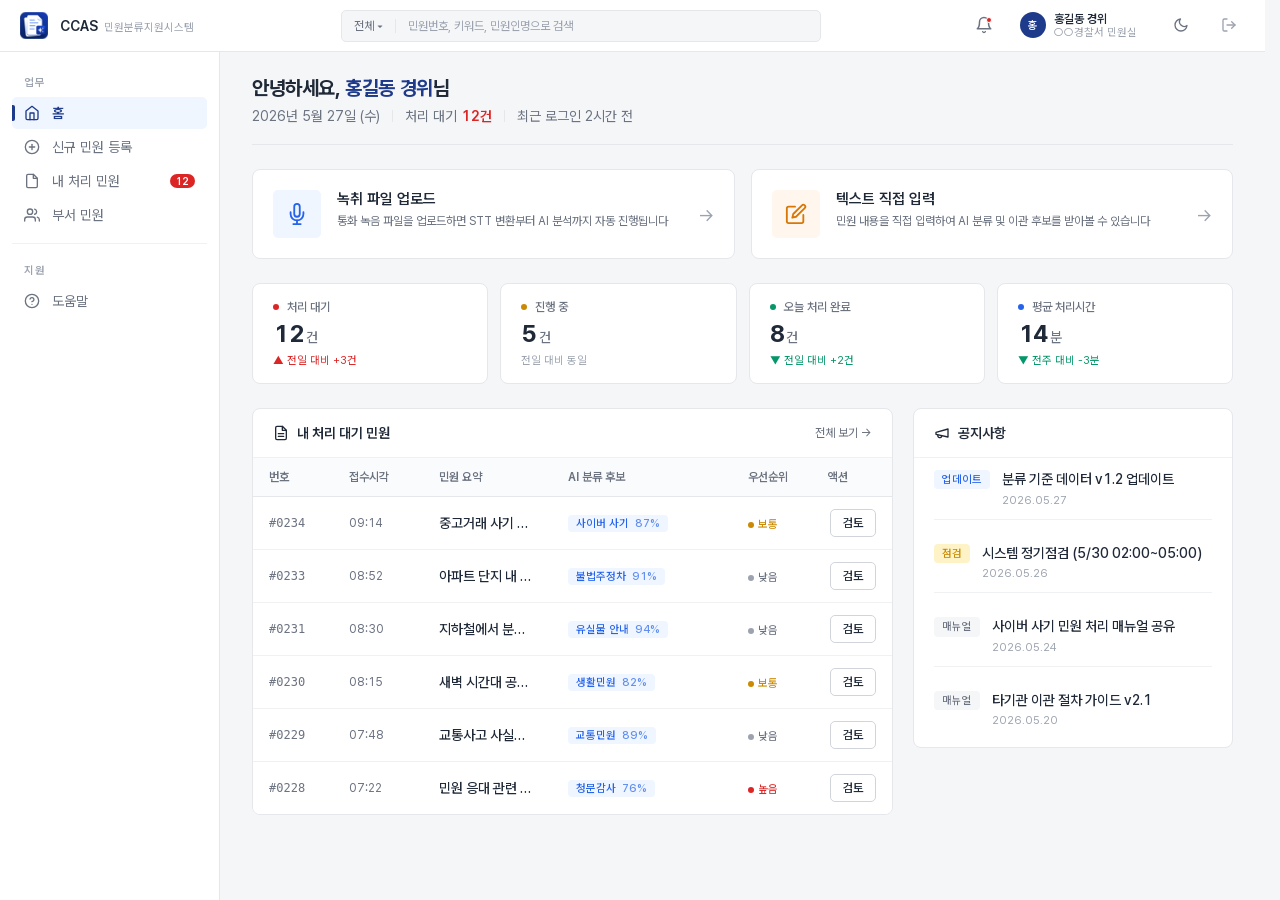
==== index.html @ 03a04137 "feat: add README and apply CCAS branding updates" ====
<!DOCTYPE html>
<html lang="ko">
<head>
  <meta charset="UTF-8">
  <meta name="viewport" content="width=device-width, initial-scale=1">
  <title>CCAS - 홈</title>
  <link rel="icon" href="images/logo.svg" type="image/svg+xml">
  <link rel="stylesheet" href="style.css">
  <style>
    /* 홈 전용 스타일 */
    .quick-actions {
      display: grid;
      grid-template-columns: 1fr 1fr;
      gap: var(--space-4);
      margin-bottom: var(--space-6);
    }

    .quick-action {
      display: flex;
      align-items: stretch;
      gap: var(--space-4);
      padding: var(--space-5);
      background: var(--color-surface);
      border: 1px solid var(--color-border);
      border-radius: var(--radius-lg);
      cursor: pointer;
      transition: all 0.15s;
      position: relative;
      overflow: hidden;
    }

    .quick-action:hover {
      border-color: var(--color-primary);
      box-shadow: var(--shadow-md);
      transform: translateY(-1px);
    }

    .quick-action__icon {
      width: 48px;
      height: 48px;
      border-radius: var(--radius-md);
      display: flex;
      align-items: center;
      justify-content: center;
      flex-shrink: 0;
      font-size: 22px;
    }

    .quick-action--audio .quick-action__icon {
      background: var(--color-ai-subtle);
      color: var(--color-ai);
    }

    .quick-action--text .quick-action__icon {
      background: var(--color-human-subtle);
      color: var(--color-human);
    }

    .quick-action__content { flex: 1; display: flex; flex-direction: column; gap: 4px; }

    .quick-action__title {
      font-size: var(--fs-lg);
      font-weight: var(--fw-semibold);
      color: var(--color-text-primary);
    }

    .quick-action__desc {
      font-size: var(--fs-sm);
      color: var(--color-text-secondary);
      line-height: 1.5;
    }

    .quick-action__arrow {
      align-self: center;
      color: var(--color-text-tertiary);
      font-size: 18px;
      transition: transform 0.15s, color 0.15s;
    }

    .quick-action:hover .quick-action__arrow {
      color: var(--color-primary);
      transform: translateX(2px);
    }

    /* KPI 카드 */
    .kpi-grid {
      display: grid;
      grid-template-columns: repeat(4, 1fr);
      gap: var(--space-3);
      margin-bottom: var(--space-6);
    }

    .kpi {
      background: var(--color-surface);
      border: 1px solid var(--color-border);
      border-radius: var(--radius-lg);
      padding: var(--space-4) var(--space-5);
      display: flex;
      flex-direction: column;
      gap: var(--space-2);
    }

    .kpi__label {
      font-size: var(--fs-sm);
      color: var(--color-text-secondary);
      font-weight: var(--fw-medium);
      display: flex;
      align-items: center;
      gap: var(--space-2);
    }

    .kpi__dot {
      width: 6px;
      height: 6px;
      border-radius: 50%;
    }

    .kpi__value {
      font-size: var(--fs-3xl);
      font-weight: var(--fw-bold);
      color: var(--color-text-primary);
      font-variant-numeric: tabular-nums;
      letter-spacing: -0.02em;
      line-height: 1;
    }

    .kpi__unit {
      font-size: var(--fs-md);
      font-weight: var(--fw-medium);
      color: var(--color-text-secondary);
      margin-left: 2px;
    }

    .kpi__trend {
      font-size: var(--fs-xs);
      color: var(--color-text-tertiary);
      display: flex;
      align-items: center;
      gap: 4px;
    }

    .kpi__trend--up { color: var(--color-danger); }
    .kpi__trend--down { color: var(--color-success); }

    /* 콘텐츠 그리드 */
    .content-grid {
      display: grid;
      grid-template-columns: 1fr 320px;
      gap: var(--space-5);
      align-items: start;
    }

    /* 공지사항 */
    .notice {
      display: flex;
      flex-direction: column;
      gap: var(--space-3);
    }

    .notice__item {
      display: flex;
      gap: var(--space-3);
      padding: var(--space-3) 0;
      border-bottom: 1px solid var(--color-divider);
      cursor: pointer;
      transition: opacity 0.15s;
    }

    .notice__item:last-child { border-bottom: none; padding-bottom: 0; }
    .notice__item:first-child { padding-top: 0; }
    .notice__item:hover { opacity: 0.7; }

    .notice__tag {
      flex-shrink: 0;
      align-self: flex-start;
    }

    .notice__content { flex: 1; display: flex; flex-direction: column; gap: 4px; }

    .notice__title {
      font-size: var(--fs-md);
      color: var(--color-text-primary);
      font-weight: var(--fw-medium);
      line-height: 1.4;
    }

    .notice__date {
      font-size: var(--fs-xs);
      color: var(--color-text-tertiary);
      font-variant-numeric: tabular-nums;
    }

    /* 우선순위 배지 */
    .priority {
      display: inline-flex;
      align-items: center;
      gap: 4px;
      font-size: var(--fs-xs);
      font-weight: var(--fw-medium);
    }

    .priority__dot {
      width: 6px;
      height: 6px;
      border-radius: 50%;
    }

    .priority--low .priority__dot { background: var(--color-text-tertiary); }
    .priority--low { color: var(--color-text-secondary); }

    .priority--normal .priority__dot { background: var(--color-warning); }
    .priority--normal { color: var(--color-warning); }

    .priority--high .priority__dot { background: var(--color-danger); }
    .priority--high { color: var(--color-danger); }

    /* AI 분류 후보 칩 */
    .ai-suggest {
      display: inline-flex;
      align-items: center;
      gap: 4px;
      padding: 2px 8px;
      background: var(--color-ai-subtle);
      color: var(--color-ai);
      border-radius: 4px;
      font-size: var(--fs-xs);
      font-weight: var(--fw-medium);
      white-space: nowrap;
      max-width: 100%;
    }

    .ai-suggest__confidence {
      color: var(--color-ai);
      opacity: 0.7;
      font-variant-numeric: tabular-nums;
      margin-left: 2px;
    }
  </style>
</head>
<body>
  <div class="app">

    <!-- ===== Top Bar ===== -->
    <header class="topbar">
      <a class="topbar__brand" href="index.html" aria-label="CCAS 홈으로 이동">
        <div class="topbar__logo"><img src="images/logo.svg" alt="CCAS 로고"></div>
        <div>
          <span class="topbar__title">CCAS</span>
          <span class="topbar__subtitle">민원분류지원시스템</span>
        </div>
      </a>

      <div class="topbar__search">
        <span class="topbar__search-scope">전체 ▾</span>
        <input type="text" placeholder="민원번호, 키워드, 민원인명으로 검색">
      </div>

      <div class="topbar__right">
        <button class="topbar__notification" aria-label="알림">
          <svg width="18" height="18" viewBox="0 0 24 24" fill="none" stroke="currentColor" stroke-width="2" stroke-linecap="round" stroke-linejoin="round"><path d="M6 8a6 6 0 0 1 12 0c0 7 3 9 3 9H3s3-2 3-9"/><path d="M10.3 21a1.94 1.94 0 0 0 3.4 0"/></svg>
          <span class="topbar__notification-dot"></span>
        </button>

        <div class="topbar__user">
          <div class="topbar__avatar">홍</div>
          <div class="topbar__user-info">
            <span class="topbar__user-name">홍길동 경위</span>
            <span class="topbar__user-dept">○○경찰서 민원실</span>
          </div>
        </div>

        <button class="theme-toggle" id="themeToggle" aria-label="테마 전환" title="라이트/다크 모드 전환">
          <svg class="theme-toggle__icon--moon" width="16" height="16" viewBox="0 0 24 24" fill="none" stroke="currentColor" stroke-width="2" stroke-linecap="round" stroke-linejoin="round"><path d="M21 12.79A9 9 0 1 1 11.21 3 7 7 0 0 0 21 12.79z"/></svg>
          <svg class="theme-toggle__icon--sun" width="16" height="16" viewBox="0 0 24 24" fill="none" stroke="currentColor" stroke-width="2" stroke-linecap="round" stroke-linejoin="round"><circle cx="12" cy="12" r="5"/><line x1="12" y1="1" x2="12" y2="3"/><line x1="12" y1="21" x2="12" y2="23"/><line x1="4.22" y1="4.22" x2="5.64" y2="5.64"/><line x1="18.36" y1="18.36" x2="19.78" y2="19.78"/><line x1="1" y1="12" x2="3" y2="12"/><line x1="21" y1="12" x2="23" y2="12"/><line x1="4.22" y1="19.78" x2="5.64" y2="18.36"/><line x1="18.36" y1="5.64" x2="19.78" y2="4.22"/></svg>
        </button>

        <button class="topbar__logout" aria-label="로그아웃">
          <svg width="16" height="16" viewBox="0 0 24 24" fill="none" stroke="currentColor" stroke-width="2" stroke-linecap="round" stroke-linejoin="round"><path d="M9 21H5a2 2 0 0 1-2-2V5a2 2 0 0 1 2-2h4"/><polyline points="16 17 21 12 16 7"/><line x1="21" y1="12" x2="9" y2="12"/></svg>
        </button>
      </div>
    </header>

    <!-- ===== Sidebar ===== -->
    <aside class="sidebar">
      <div class="sidebar__section-title">업무</div>
      <nav class="sidebar__menu">
        <a class="sidebar__item is-active">
          <span class="sidebar__icon">
            <svg width="16" height="16" viewBox="0 0 24 24" fill="none" stroke="currentColor" stroke-width="2" stroke-linecap="round" stroke-linejoin="round"><path d="m3 9 9-7 9 7v11a2 2 0 0 1-2 2H5a2 2 0 0 1-2-2z"/><polyline points="9 22 9 12 15 12 15 22"/></svg>
          </span>
          홈
        </a>
        <a class="sidebar__item" href="upload.html">
          <span class="sidebar__icon">
            <svg width="16" height="16" viewBox="0 0 24 24" fill="none" stroke="currentColor" stroke-width="2" stroke-linecap="round" stroke-linejoin="round"><circle cx="12" cy="12" r="10"/><line x1="12" y1="8" x2="12" y2="16"/><line x1="8" y1="12" x2="16" y2="12"/></svg>
          </span>
          신규 민원 등록
        </a>
        <a class="sidebar__item">
          <span class="sidebar__icon">
            <svg width="16" height="16" viewBox="0 0 24 24" fill="none" stroke="currentColor" stroke-width="2" stroke-linecap="round" stroke-linejoin="round"><path d="M14 2H6a2 2 0 0 0-2 2v16a2 2 0 0 0 2 2h12a2 2 0 0 0 2-2V8z"/><polyline points="14 2 14 8 20 8"/></svg>
          </span>
          내 처리 민원
          <span class="sidebar__badge">12</span>
        </a>
        <a class="sidebar__item">
          <span class="sidebar__icon">
            <svg width="16" height="16" viewBox="0 0 24 24" fill="none" stroke="currentColor" stroke-width="2" stroke-linecap="round" stroke-linejoin="round"><path d="M17 21v-2a4 4 0 0 0-4-4H5a4 4 0 0 0-4 4v2"/><circle cx="9" cy="7" r="4"/><path d="M23 21v-2a4 4 0 0 0-3-3.87"/><path d="M16 3.13a4 4 0 0 1 0 7.75"/></svg>
          </span>
          부서 민원
        </a>
      </nav>

      <div class="sidebar__divider"></div>

      <div class="sidebar__section-title">지원</div>
      <nav class="sidebar__menu">
        <a class="sidebar__item">
          <span class="sidebar__icon">
            <svg width="16" height="16" viewBox="0 0 24 24" fill="none" stroke="currentColor" stroke-width="2" stroke-linecap="round" stroke-linejoin="round"><circle cx="12" cy="12" r="10"/><path d="M9.09 9a3 3 0 0 1 5.83 1c0 2-3 3-3 3"/><line x1="12" y1="17" x2="12.01" y2="17"/></svg>
          </span>
          도움말
        </a>
      </nav>
    </aside>

    <!-- ===== Main ===== -->
    <main class="main">

      <!-- 인사말 헤더 -->
      <div class="main__header">
        <div class="main__title-group">
          <h1 class="main__greeting">안녕하세요, <strong>홍길동 경위</strong>님</h1>
          <div class="main__meta">
            <span>2026년 5월 27일 (수)</span>
            <span class="main__meta-divider"></span>
            <span>처리 대기 <span class="main__meta-highlight">12건</span></span>
            <span class="main__meta-divider"></span>
            <span>최근 로그인 2시간 전</span>
          </div>
        </div>
      </div>

      <!-- 빠른 액션 -->
      <section class="quick-actions">
        <a class="quick-action quick-action--audio" href="upload.html">
          <div class="quick-action__icon">
            <svg width="22" height="22" viewBox="0 0 24 24" fill="none" stroke="currentColor" stroke-width="2" stroke-linecap="round" stroke-linejoin="round"><path d="M12 1a3 3 0 0 0-3 3v8a3 3 0 0 0 6 0V4a3 3 0 0 0-3-3z"/><path d="M19 10v2a7 7 0 0 1-14 0v-2"/><line x1="12" y1="19" x2="12" y2="23"/><line x1="8" y1="23" x2="16" y2="23"/></svg>
          </div>
          <div class="quick-action__content">
            <span class="quick-action__title">녹취 파일 업로드</span>
            <span class="quick-action__desc">통화 녹음 파일을 업로드하면 STT 변환부터 AI 분석까지 자동 진행됩니다</span>
          </div>
          <span class="quick-action__arrow">→</span>
        </a>

        <a class="quick-action quick-action--text" href="upload.html">
          <div class="quick-action__icon">
            <svg width="22" height="22" viewBox="0 0 24 24" fill="none" stroke="currentColor" stroke-width="2" stroke-linecap="round" stroke-linejoin="round"><path d="M11 4H4a2 2 0 0 0-2 2v14a2 2 0 0 0 2 2h14a2 2 0 0 0 2-2v-7"/><path d="M18.5 2.5a2.121 2.121 0 0 1 3 3L12 15l-4 1 1-4 9.5-9.5z"/></svg>
          </div>
          <div class="quick-action__content">
            <span class="quick-action__title">텍스트 직접 입력</span>
            <span class="quick-action__desc">민원 내용을 직접 입력하여 AI 분류 및 이관 후보를 받아볼 수 있습니다</span>
          </div>
          <span class="quick-action__arrow">→</span>
        </a>
      </section>

      <!-- KPI -->
      <section class="kpi-grid">
        <div class="kpi">
          <span class="kpi__label"><span class="kpi__dot" style="background: var(--color-danger);"></span>처리 대기</span>
          <span class="kpi__value">12<span class="kpi__unit">건</span></span>
          <span class="kpi__trend kpi__trend--up">▲ 전일 대비 +3건</span>
        </div>
        <div class="kpi">
          <span class="kpi__label"><span class="kpi__dot" style="background: var(--color-warning);"></span>진행 중</span>
          <span class="kpi__value">5<span class="kpi__unit">건</span></span>
          <span class="kpi__trend">전일 대비 동일</span>
        </div>
        <div class="kpi">
          <span class="kpi__label"><span class="kpi__dot" style="background: var(--color-success);"></span>오늘 처리 완료</span>
          <span class="kpi__value">8<span class="kpi__unit">건</span></span>
          <span class="kpi__trend kpi__trend--down">▼ 전일 대비 +2건</span>
        </div>
        <div class="kpi">
          <span class="kpi__label"><span class="kpi__dot" style="background: var(--color-ai);"></span>평균 처리시간</span>
          <span class="kpi__value">14<span class="kpi__unit">분</span></span>
          <span class="kpi__trend kpi__trend--down">▼ 전주 대비 -3분</span>
        </div>
      </section>

      <!-- 콘텐츠 그리드: 표 + 공지 -->
      <div class="content-grid">

        <!-- 처리 대기 민원 표 -->
        <section class="card">
          <div class="card__header">
            <div class="card__title">
              <svg class="card__title-icon" viewBox="0 0 24 24" fill="none" stroke="currentColor" stroke-width="2" stroke-linecap="round" stroke-linejoin="round"><path d="M14 2H6a2 2 0 0 0-2 2v16a2 2 0 0 0 2 2h12a2 2 0 0 0 2-2V8z"/><polyline points="14 2 14 8 20 8"/><line x1="16" y1="13" x2="8" y2="13"/><line x1="16" y1="17" x2="8" y2="17"/></svg>
              내 처리 대기 민원
            </div>
            <a class="card__action">전체 보기 →</a>
          </div>
          <table class="table">
            <thead>
              <tr>
                <th style="width: 80px;">번호</th>
                <th style="width: 90px;">접수시각</th>
                <th>민원 요약</th>
                <th style="width: 180px;">AI 분류 후보</th>
                <th style="width: 80px;">우선순위</th>
                <th style="width: 80px;" class="text-right">액션</th>
              </tr>
            </thead>
            <tbody>
              <tr onclick="location.href='analysis.html'">
                <td class="col-id">#0234</td>
                <td class="col-time">09:14</td>
                <td class="col-summary">중고거래 사기 의심 - 송금 후 물품 미수령</td>
                <td><span class="ai-suggest">사이버 사기<span class="ai-suggest__confidence">87%</span></span></td>
                <td><span class="priority priority--normal"><span class="priority__dot"></span>보통</span></td>
                <td class="col-action"><button class="btn btn--secondary btn--sm">검토</button></td>
              </tr>
              <tr onclick="location.href='analysis.html'">
                <td class="col-id">#0233</td>
                <td class="col-time">08:52</td>
                <td class="col-summary">아파트 단지 내 불법 주정차 신고</td>
                <td><span class="ai-suggest">불법주정차<span class="ai-suggest__confidence">91%</span></span></td>
                <td><span class="priority priority--low"><span class="priority__dot"></span>낮음</span></td>
                <td class="col-action"><button class="btn btn--secondary btn--sm">검토</button></td>
              </tr>
              <tr onclick="location.href='analysis.html'">
                <td class="col-id">#0231</td>
                <td class="col-time">08:30</td>
                <td class="col-summary">지하철에서 분실한 지갑 신고 방법 문의</td>
                <td><span class="ai-suggest">유실물 안내<span class="ai-suggest__confidence">94%</span></span></td>
                <td><span class="priority priority--low"><span class="priority__dot"></span>낮음</span></td>
                <td class="col-action"><button class="btn btn--secondary btn--sm">검토</button></td>
              </tr>
              <tr onclick="location.href='analysis.html'">
                <td class="col-id">#0230</td>
                <td class="col-time">08:15</td>
                <td class="col-summary">새벽 시간대 공사 소음 반복 발생</td>
                <td><span class="ai-suggest">생활민원<span class="ai-suggest__confidence">82%</span></span></td>
                <td><span class="priority priority--normal"><span class="priority__dot"></span>보통</span></td>
                <td class="col-action"><button class="btn btn--secondary btn--sm">검토</button></td>
              </tr>
              <tr onclick="location.href='analysis.html'">
                <td class="col-id">#0229</td>
                <td class="col-time">07:48</td>
                <td class="col-summary">교통사고 사실확인원 발급 신청 절차 문의</td>
                <td><span class="ai-suggest">교통민원<span class="ai-suggest__confidence">89%</span></span></td>
                <td><span class="priority priority--low"><span class="priority__dot"></span>낮음</span></td>
                <td class="col-action"><button class="btn btn--secondary btn--sm">검토</button></td>
              </tr>
              <tr onclick="location.href='analysis.html'">
                <td class="col-id">#0228</td>
                <td class="col-time">07:22</td>
                <td class="col-summary">민원 응대 관련 불친절 항의</td>
                <td><span class="ai-suggest">청문감사<span class="ai-suggest__confidence">76%</span></span></td>
                <td><span class="priority priority--high"><span class="priority__dot"></span>높음</span></td>
                <td class="col-action"><button class="btn btn--secondary btn--sm">검토</button></td>
              </tr>
            </tbody>
          </table>
        </section>

        <!-- 공지사항 -->
        <section class="card">
          <div class="card__header">
            <div class="card__title">
              <svg class="card__title-icon" viewBox="0 0 24 24" fill="none" stroke="currentColor" stroke-width="2" stroke-linecap="round" stroke-linejoin="round"><path d="M3 11l18-5v12L3 14v-3z"/><path d="M11.6 16.8a3 3 0 1 1-5.8-1.6"/></svg>
              공지사항
            </div>
          </div>
          <div class="card__body" style="padding-top: var(--space-3);">
            <div class="notice">
              <div class="notice__item">
                <span class="badge badge--ai notice__tag">업데이트</span>
                <div class="notice__content">
                  <span class="notice__title">분류 기준 데이터 v1.2 업데이트</span>
                  <span class="notice__date">2026.05.27</span>
                </div>
              </div>
              <div class="notice__item">
                <span class="badge badge--warning notice__tag">점검</span>
                <div class="notice__content">
                  <span class="notice__title">시스템 정기점검 (5/30 02:00~05:00)</span>
                  <span class="notice__date">2026.05.26</span>
                </div>
              </div>
              <div class="notice__item">
                <span class="badge badge--neutral notice__tag">매뉴얼</span>
                <div class="notice__content">
                  <span class="notice__title">사이버 사기 민원 처리 매뉴얼 공유</span>
                  <span class="notice__date">2026.05.24</span>
                </div>
              </div>
              <div class="notice__item">
                <span class="badge badge--neutral notice__tag">매뉴얼</span>
                <div class="notice__content">
                  <span class="notice__title">타기관 이관 절차 가이드 v2.1</span>
                  <span class="notice__date">2026.05.20</span>
                </div>
              </div>
            </div>
          </div>
        </section>

      </div>

    </main>
  </div>

  <script>
    // 테마 초기화 (페이지 로드 직후 즉시 적용)
    (function() {
      const saved = localStorage.getItem('ccas-theme') || 'light';
      document.documentElement.setAttribute('data-theme', saved);
    })();

    // 토글 동작
    document.getElementById('themeToggle').addEventListener('click', function() {
      const current = document.documentElement.getAttribute('data-theme');
      const next = current === 'dark' ? 'light' : 'dark';
      document.documentElement.setAttribute('data-theme', next);
      localStorage.setItem('ccas-theme', next);
    });
  </script>
</body>
</html>
---- style.css ----
/* ===========================================
   CCAS - 민원분류지원시스템
   공통 스타일시트
   =========================================== */

/* Pretendard 가변 폰트 — 로컬 파일 내장 (외부 로딩 없음)
   같은 폴더의 fonts/PretendardVariable.woff2 를 참조 */
@font-face {
  font-family: 'Pretendard Variable';
  font-weight: 45 920;
  font-style: normal;
  font-display: block;
  src: url('./fonts/PretendardVariable.woff2') format('woff2-variations'),
       url('./fonts/PretendardVariable.woff2') format('woff2');
}

:root {
  /* ----- 컬러: 배경/표면 ----- */
  --color-bg: #F5F6F8;
  --color-surface: #FFFFFF;
  --color-surface-alt: #FAFBFC;
  --color-border: #E5E7EB;
  --color-border-strong: #D1D5DB;
  --color-divider: #F0F1F3;

  /* ----- 컬러: 텍스트 ----- */
  --color-text-primary: #1F2937;
  --color-text-secondary: #6B7280;
  --color-text-tertiary: #9CA3AF;
  --color-text-on-primary: #FFFFFF;

  /* ----- 브랜드 컬러 ----- */
  --color-primary: #1E3A8A;
  --color-primary-hover: #1E40AF;
  --color-primary-light: #DBEAFE;
  --color-primary-subtle: #EFF6FF;

  /* ----- 의미 컬러 (플로우 다이어그램과 동일 체계) ----- */
  --color-ai: #2563EB;
  --color-ai-light: #DBEAFE;
  --color-ai-subtle: #EFF6FF;

  --color-human: #D97706;
  --color-human-light: #FED7AA;
  --color-human-subtle: #FFF7ED;

  --color-success: #059669;
  --color-success-light: #D1FAE5;
  --color-success-subtle: #ECFDF5;

  --color-danger: #DC2626;
  --color-danger-light: #FEE2E2;
  --color-danger-subtle: #FEF2F2;

  --color-warning: #CA8A04;
  --color-warning-light: #FEF3C7;

  /* ----- 타이포그래피 ----- */
  /* Pretendard 로컬 내장 + 시스템 폰트 fallback */
  --font-sans: 'Pretendard Variable', -apple-system, BlinkMacSystemFont, 'Apple SD Gothic Neo', 'Malgun Gothic', '맑은 고딕', 'Segoe UI', Roboto, sans-serif;
  --font-mono: 'SF Mono', Monaco, 'Cascadia Mono', 'Roboto Mono', Consolas, monospace;

  --fs-xs: 11px;
  --fs-sm: 12px;
  --fs-base: 13px;
  --fs-md: 14px;
  --fs-lg: 15px;
  --fs-xl: 17px;
  --fs-2xl: 20px;
  --fs-3xl: 24px;

  --fw-regular: 400;
  --fw-medium: 500;
  --fw-semibold: 600;
  --fw-bold: 700;

  /* ----- 레이아웃 ----- */
  --topbar-height: 52px;
  --sidebar-width: 220px;

  --radius-sm: 3px;
  --radius-md: 5px;
  --radius-lg: 8px;

  --shadow-sm: 0 1px 2px rgba(15, 23, 42, 0.04);
  --shadow-md: 0 2px 6px rgba(15, 23, 42, 0.06);
  --shadow-lg: 0 8px 24px rgba(15, 23, 42, 0.08);

  --space-1: 4px;
  --space-2: 8px;
  --space-3: 12px;
  --space-4: 16px;
  --space-5: 20px;
  --space-6: 24px;
  --space-8: 32px;
  --space-10: 40px;
}

/* ===========================================
   Dark Mode Overrides
   =========================================== */
[data-theme="dark"] {
  --color-bg: #0F172A;
  --color-surface: #1E293B;
  --color-surface-alt: #172033;
  --color-border: #334155;
  --color-border-strong: #475569;
  --color-divider: #293548;

  --color-text-primary: #F1F5F9;
  --color-text-secondary: #94A3B8;
  --color-text-tertiary: #64748B;

  --color-primary: #60A5FA;
  --color-primary-hover: #93C5FD;
  --color-primary-light: #1E3A8A;
  --color-primary-subtle: #1E2A4A;

  --color-ai: #60A5FA;
  --color-ai-light: #1E3A8A;
  --color-ai-subtle: #1A2541;

  --color-human: #FBBF24;
  --color-human-light: #78350F;
  --color-human-subtle: #2A1F0E;

  --color-success: #34D399;
  --color-success-light: #064E3B;
  --color-success-subtle: #0F2A20;

  --color-danger: #F87171;
  --color-danger-light: #7F1D1D;
  --color-danger-subtle: #2A1414;

  --color-warning: #FBBF24;
  --color-warning-light: #2A1F0E;

  --shadow-sm: 0 1px 2px rgba(0, 0, 0, 0.3);
  --shadow-md: 0 2px 6px rgba(0, 0, 0, 0.35);
  --shadow-lg: 0 8px 24px rgba(0, 0, 0, 0.45);
}

/* ===========================================
   Reset & Base
   =========================================== */
* { box-sizing: border-box; margin: 0; padding: 0; }

html {
  /* 페이지 이동 시 스크롤바 등장으로 인한 레이아웃 흔들림 방지 */
  overflow-y: scroll;
  /* 모던 브라우저: 스크롤바 공간 항상 예약 */
  scrollbar-gutter: stable;
}

html, body {
  height: 100%;
  font-family: var(--font-sans);
  font-size: var(--fs-base);
  color: var(--color-text-primary);
  background: var(--color-bg);
  -webkit-font-smoothing: antialiased;
  -moz-osx-font-smoothing: grayscale;
  font-feature-settings: 'tnum' 1, 'ss03' 1;
  /* 테마 전환 시 부드러운 색상 변화 */
  transition: background-color 0.2s, color 0.2s;
}

button { font-family: inherit; cursor: pointer; border: none; background: none; color: inherit; }
a { color: inherit; text-decoration: none; }
ul, ol { list-style: none; }
input, textarea, select { font-family: inherit; font-size: inherit; }

/* ===========================================
   App Layout
   =========================================== */
.app {
  display: grid;
  grid-template-columns: var(--sidebar-width) 1fr;
  grid-template-rows: var(--topbar-height) 1fr;
  grid-template-areas:
    "topbar topbar"
    "sidebar main";
  min-height: 100vh;
}

/* ===========================================
   Top Bar
   =========================================== */
.topbar {
  grid-area: topbar;
  display: flex;
  align-items: center;
  justify-content: space-between;
  background: var(--color-surface);
  border-bottom: 1px solid var(--color-border);
  padding: 0 var(--space-5);
  z-index: 10;
}

.topbar__brand {
  display: flex;
  align-items: center;
  gap: var(--space-3);
}

.topbar__logo {
  width: 28px;
  height: 28px;
  border-radius: var(--radius-sm);
  display: flex;
  align-items: center;
  justify-content: center;
  flex-shrink: 0;
  overflow: hidden;
}

.topbar__logo img {
  width: 100%;
  height: 100%;
  object-fit: contain;
  display: block;
}

.topbar__title {
  font-size: var(--fs-md);
  font-weight: var(--fw-semibold);
  color: var(--color-text-primary);
  letter-spacing: -0.01em;
}

.topbar__subtitle {
  font-size: var(--fs-xs);
  color: var(--color-text-tertiary);
  margin-left: var(--space-1);
}

.topbar__search {
  flex: 1;
  max-width: 480px;
  margin: 0 var(--space-8);
  display: flex;
  align-items: center;
  background: var(--color-bg);
  border: 1px solid var(--color-border);
  border-radius: var(--radius-md);
  padding: 0 var(--space-3);
  height: 32px;
  transition: border-color 0.15s;
}

.topbar__search:focus-within {
  border-color: var(--color-primary);
  background: var(--color-surface);
}

.topbar__search-scope {
  font-size: var(--fs-sm);
  color: var(--color-text-secondary);
  padding-right: var(--space-3);
  border-right: 1px solid var(--color-border);
  margin-right: var(--space-3);
  cursor: pointer;
  white-space: nowrap;
}

.topbar__search input {
  flex: 1;
  border: none;
  background: transparent;
  outline: none;
  font-size: var(--fs-sm);
  color: var(--color-text-primary);
}

.topbar__search input::placeholder {
  color: var(--color-text-tertiary);
}

.topbar__right {
  display: flex;
  align-items: center;
  gap: var(--space-4);
}

.topbar__notification {
  position: relative;
  width: 32px;
  height: 32px;
  border-radius: var(--radius-md);
  display: flex;
  align-items: center;
  justify-content: center;
  color: var(--color-text-secondary);
  transition: background 0.15s;
}

.topbar__notification:hover {
  background: var(--color-bg);
}

.topbar__notification-dot {
  position: absolute;
  top: 8px;
  right: 8px;
  width: 6px;
  height: 6px;
  background: var(--color-danger);
  border-radius: 50%;
  border: 1.5px solid var(--color-surface);
}

.topbar__user {
  display: flex;
  align-items: center;
  gap: var(--space-2);
  padding: 4px var(--space-3) 4px 4px;
  border-radius: var(--radius-md);
  cursor: pointer;
  transition: background 0.15s;
}

.topbar__user:hover { background: var(--color-bg); }

.topbar__avatar {
  width: 26px;
  height: 26px;
  border-radius: 50%;
  background: var(--color-primary);
  color: white;
  font-size: var(--fs-xs);
  font-weight: var(--fw-semibold);
  display: flex;
  align-items: center;
  justify-content: center;
}

.topbar__user-info {
  display: flex;
  flex-direction: column;
  line-height: 1.2;
}

.topbar__user-name {
  font-size: var(--fs-sm);
  font-weight: var(--fw-semibold);
  color: var(--color-text-primary);
}

.topbar__user-dept {
  font-size: var(--fs-xs);
  color: var(--color-text-tertiary);
}

.topbar__logout {
  width: 32px;
  height: 32px;
  border-radius: var(--radius-md);
  display: flex;
  align-items: center;
  justify-content: center;
  color: var(--color-text-tertiary);
  transition: background 0.15s, color 0.15s;
}

.topbar__logout:hover {
  background: var(--color-bg);
  color: var(--color-text-secondary);
}

/* 테마 토글 버튼 */
.theme-toggle {
  width: 32px;
  height: 32px;
  border-radius: var(--radius-md);
  display: flex;
  align-items: center;
  justify-content: center;
  color: var(--color-text-secondary);
  transition: background 0.15s, color 0.15s;
  cursor: pointer;
}

.theme-toggle:hover {
  background: var(--color-bg);
  color: var(--color-text-primary);
}

.theme-toggle__icon--moon { display: block; }
.theme-toggle__icon--sun { display: none; }

[data-theme="dark"] .theme-toggle__icon--moon { display: none; }
[data-theme="dark"] .theme-toggle__icon--sun { display: block; }

/* ===========================================
   Sidebar
   =========================================== */
.sidebar {
  grid-area: sidebar;
  background: var(--color-surface);
  border-right: 1px solid var(--color-border);
  padding: var(--space-4) var(--space-3);
  overflow-y: auto;
}

.sidebar__section-title {
  font-size: var(--fs-xs);
  font-weight: var(--fw-semibold);
  color: var(--color-text-tertiary);
  text-transform: uppercase;
  letter-spacing: 0.06em;
  padding: var(--space-2) var(--space-3);
  margin-top: var(--space-2);
}

.sidebar__section-title:first-child {
  margin-top: 0;
}

.sidebar__menu {
  display: flex;
  flex-direction: column;
  gap: 2px;
}

.sidebar__item {
  display: flex;
  align-items: center;
  gap: var(--space-3);
  padding: var(--space-2) var(--space-3);
  border-radius: var(--radius-md);
  font-size: var(--fs-md);
  color: var(--color-text-secondary);
  cursor: pointer;
  transition: background 0.12s, color 0.12s;
  position: relative;
}

.sidebar__item:hover {
  background: var(--color-bg);
  color: var(--color-text-primary);
}

.sidebar__item.is-active {
  background: var(--color-primary-subtle);
  color: var(--color-primary);
  font-weight: var(--fw-semibold);
}

.sidebar__item.is-active::before {
  content: '';
  position: absolute;
  left: 0;
  top: 8px;
  bottom: 8px;
  width: 3px;
  background: var(--color-primary);
  border-radius: 0 2px 2px 0;
}

.sidebar__icon {
  width: 16px;
  height: 16px;
  flex-shrink: 0;
  display: flex;
  align-items: center;
  justify-content: center;
}

.sidebar__badge {
  margin-left: auto;
  background: var(--color-danger);
  color: white;
  font-size: 10px;
  font-weight: var(--fw-semibold);
  padding: 1px 6px;
  border-radius: 8px;
  min-width: 18px;
  text-align: center;
}

.sidebar__divider {
  height: 1px;
  background: var(--color-divider);
  margin: var(--space-3) 0;
}

/* ===========================================
   Main Area
   =========================================== */
.main {
  grid-area: main;
  overflow-y: auto;
  padding: var(--space-6) var(--space-8);
}

.main__header {
  display: flex;
  align-items: flex-end;
  justify-content: space-between;
  margin-bottom: var(--space-6);
  padding-bottom: var(--space-5);
  border-bottom: 1px solid var(--color-border);
}

.main__title-group { display: flex; flex-direction: column; gap: var(--space-2); }

.main__greeting {
  font-size: var(--fs-2xl);
  font-weight: var(--fw-bold);
  color: var(--color-text-primary);
  letter-spacing: -0.02em;
}

.main__greeting strong {
  color: var(--color-primary);
}

.main__meta {
  font-size: var(--fs-md);
  color: var(--color-text-secondary);
  display: flex;
  align-items: center;
  gap: var(--space-3);
}

.main__meta-divider {
  width: 1px;
  height: 12px;
  background: var(--color-border);
}

.main__meta-highlight {
  color: var(--color-danger);
  font-weight: var(--fw-semibold);
}

/* ===========================================
   Buttons
   =========================================== */
.btn {
  display: inline-flex;
  align-items: center;
  justify-content: center;
  gap: var(--space-2);
  padding: 0 var(--space-4);
  height: 34px;
  border-radius: var(--radius-md);
  font-size: var(--fs-md);
  font-weight: var(--fw-medium);
  cursor: pointer;
  transition: all 0.15s;
  white-space: nowrap;
  border: 1px solid transparent;
}

.btn--primary {
  background: var(--color-primary);
  color: white;
}
.btn--primary:hover { background: var(--color-primary-hover); }

.btn--secondary {
  background: var(--color-surface);
  color: var(--color-text-primary);
  border-color: var(--color-border-strong);
}
.btn--secondary:hover { background: var(--color-bg); border-color: var(--color-text-tertiary); }

.btn--human {
  background: var(--color-human);
  color: white;
}
.btn--human:hover { background: #B45309; }

.btn--ghost {
  color: var(--color-text-secondary);
}
.btn--ghost:hover { background: var(--color-bg); color: var(--color-text-primary); }

.btn--danger {
  background: var(--color-surface);
  color: var(--color-danger);
  border-color: var(--color-danger-light);
}
.btn--danger:hover { background: var(--color-danger-subtle); }

.btn--lg { height: 40px; padding: 0 var(--space-5); font-size: var(--fs-lg); }
.btn--sm { height: 28px; padding: 0 var(--space-3); font-size: var(--fs-sm); }

/* ===========================================
   Cards
   =========================================== */
.card {
  background: var(--color-surface);
  border: 1px solid var(--color-border);
  border-radius: var(--radius-lg);
  overflow: hidden;
}

.card__header {
  display: flex;
  align-items: center;
  justify-content: space-between;
  padding: var(--space-4) var(--space-5);
  border-bottom: 1px solid var(--color-divider);
}

.card__title {
  font-size: var(--fs-md);
  font-weight: var(--fw-semibold);
  color: var(--color-text-primary);
  display: flex;
  align-items: center;
  gap: var(--space-2);
}

.card__title-icon {
  width: 16px;
  height: 16px;
}

.card__body { padding: var(--space-5); }

.card__action {
  font-size: var(--fs-sm);
  color: var(--color-text-secondary);
}

.card__action:hover { color: var(--color-primary); }

/* ===========================================
   Badge / Chip
   =========================================== */
.badge {
  display: inline-flex;
  align-items: center;
  gap: 4px;
  padding: 2px 8px;
  border-radius: 4px;
  font-size: var(--fs-xs);
  font-weight: var(--fw-medium);
  line-height: 1.4;
  white-space: nowrap;
}

.badge--neutral { background: var(--color-bg); color: var(--color-text-secondary); }
.badge--ai { background: var(--color-ai-subtle); color: var(--color-ai); }
.badge--human { background: var(--color-human-subtle); color: var(--color-human); }
.badge--success { background: var(--color-success-subtle); color: var(--color-success); }
.badge--danger { background: var(--color-danger-subtle); color: var(--color-danger); }
.badge--warning { background: var(--color-warning-light); color: var(--color-warning); }

.badge--dot::before {
  content: '';
  width: 5px;
  height: 5px;
  border-radius: 50%;
  background: currentColor;
}

/* ===========================================
   Table
   =========================================== */
.table {
  width: 100%;
  border-collapse: collapse;
  background: var(--color-surface);
  font-size: var(--fs-md);
  /* 컬럼 폭을 명시한 대로 고정 (콘텐츠 길이가 영향을 주지 않음) */
  table-layout: fixed;
}

.table thead {
  background: var(--color-surface-alt);
}

.table th {
  padding: var(--space-3) var(--space-4);
  text-align: left;
  font-size: var(--fs-sm);
  font-weight: var(--fw-semibold);
  color: var(--color-text-secondary);
  border-bottom: 1px solid var(--color-border);
  white-space: nowrap;
}

.table td {
  padding: var(--space-3) var(--space-4);
  border-bottom: 1px solid var(--color-divider);
  color: var(--color-text-primary);
  vertical-align: middle;
  /* 컬럼 폭을 넘으면 잘라냄 (table-layout: fixed와 함께 작동) */
  overflow: hidden;
  text-overflow: ellipsis;
  white-space: nowrap;
}

.table tbody tr {
  cursor: pointer;
  transition: background 0.1s;
}

.table tbody tr:hover {
  background: var(--color-primary-subtle);
}

.table tbody tr:last-child td {
  border-bottom: none;
}

.table .col-id {
  font-family: var(--font-mono);
  color: var(--color-text-secondary);
  font-size: var(--fs-sm);
  font-variant-numeric: tabular-nums;
}

.table .col-time {
  color: var(--color-text-secondary);
  font-variant-numeric: tabular-nums;
  font-size: var(--fs-sm);
}

.table .col-summary {
  color: var(--color-text-primary);
  font-weight: var(--fw-medium);
}

.table .col-action {
  text-align: right;
  white-space: nowrap;
}

/* ===========================================
   Page Header (Detail pages)
   =========================================== */
.page-header {
  display: flex;
  align-items: center;
  justify-content: space-between;
  margin-bottom: var(--space-6);
  padding-bottom: var(--space-4);
  border-bottom: 1px solid var(--color-border);
}

.page-header__left {
  display: flex;
  align-items: center;
  gap: var(--space-3);
}

.page-header__back {
  width: 32px;
  height: 32px;
  border-radius: var(--radius-md);
  display: flex;
  align-items: center;
  justify-content: center;
  color: var(--color-text-secondary);
  border: 1px solid var(--color-border);
  background: var(--color-surface);
  cursor: pointer;
  transition: background 0.15s;
}

.page-header__back:hover { background: var(--color-bg); }

.page-header__title {
  font-size: var(--fs-xl);
  font-weight: var(--fw-bold);
  color: var(--color-text-primary);
  letter-spacing: -0.01em;
}

.page-header__case-id {
  font-family: var(--font-mono);
  font-size: var(--fs-md);
  color: var(--color-text-tertiary);
  font-weight: var(--fw-medium);
}

.page-header__actions { display: flex; gap: var(--space-2); }

/* ===========================================
   Process Stepper
   =========================================== */
.stepper {
  display: flex;
  align-items: center;
  gap: var(--space-2);
  padding: var(--space-3) var(--space-4);
  background: var(--color-surface);
  border: 1px solid var(--color-border);
  border-radius: var(--radius-lg);
  margin-bottom: var(--space-5);
}

.stepper__step {
  display: flex;
  align-items: center;
  gap: var(--space-2);
  font-size: var(--fs-sm);
  color: var(--color-text-tertiary);
  font-weight: var(--fw-medium);
}

.stepper__num {
  width: 20px;
  height: 20px;
  border-radius: 50%;
  background: var(--color-bg);
  color: var(--color-text-tertiary);
  display: flex;
  align-items: center;
  justify-content: center;
  font-size: var(--fs-xs);
  font-weight: var(--fw-bold);
  border: 1px solid var(--color-border);
}

.stepper__step.is-done { color: var(--color-success); }
.stepper__step.is-done .stepper__num {
  background: var(--color-success-subtle);
  color: var(--color-success);
  border-color: var(--color-success-light);
}

.stepper__step.is-current { color: var(--color-primary); font-weight: var(--fw-semibold); }
.stepper__step.is-current .stepper__num {
  background: var(--color-primary);
  color: white;
  border-color: var(--color-primary);
}

.stepper__arrow {
  color: var(--color-text-tertiary);
  font-size: 11px;
}

/* ===========================================
   Utility
   =========================================== */
.text-muted { color: var(--color-text-secondary); }
.text-tertiary { color: var(--color-text-tertiary); }
.text-mono { font-family: var(--font-mono); font-variant-numeric: tabular-nums; }
.text-center { text-align: center; }
.text-right { text-align: right; }

.flex { display: flex; }
.flex-col { flex-direction: column; }
.items-center { align-items: center; }
.justify-between { justify-content: space-between; }
.gap-2 { gap: var(--space-2); }
.gap-3 { gap: var(--space-3); }
.gap-4 { gap: var(--space-4); }

.mt-2 { margin-top: var(--space-2); }
.mt-4 { margin-top: var(--space-4); }
.mt-6 { margin-top: var(--space-6); }
.mb-2 { margin-bottom: var(--space-2); }
.mb-4 { margin-bottom: var(--space-4); }
.mb-6 { margin-bottom: var(--space-6); }
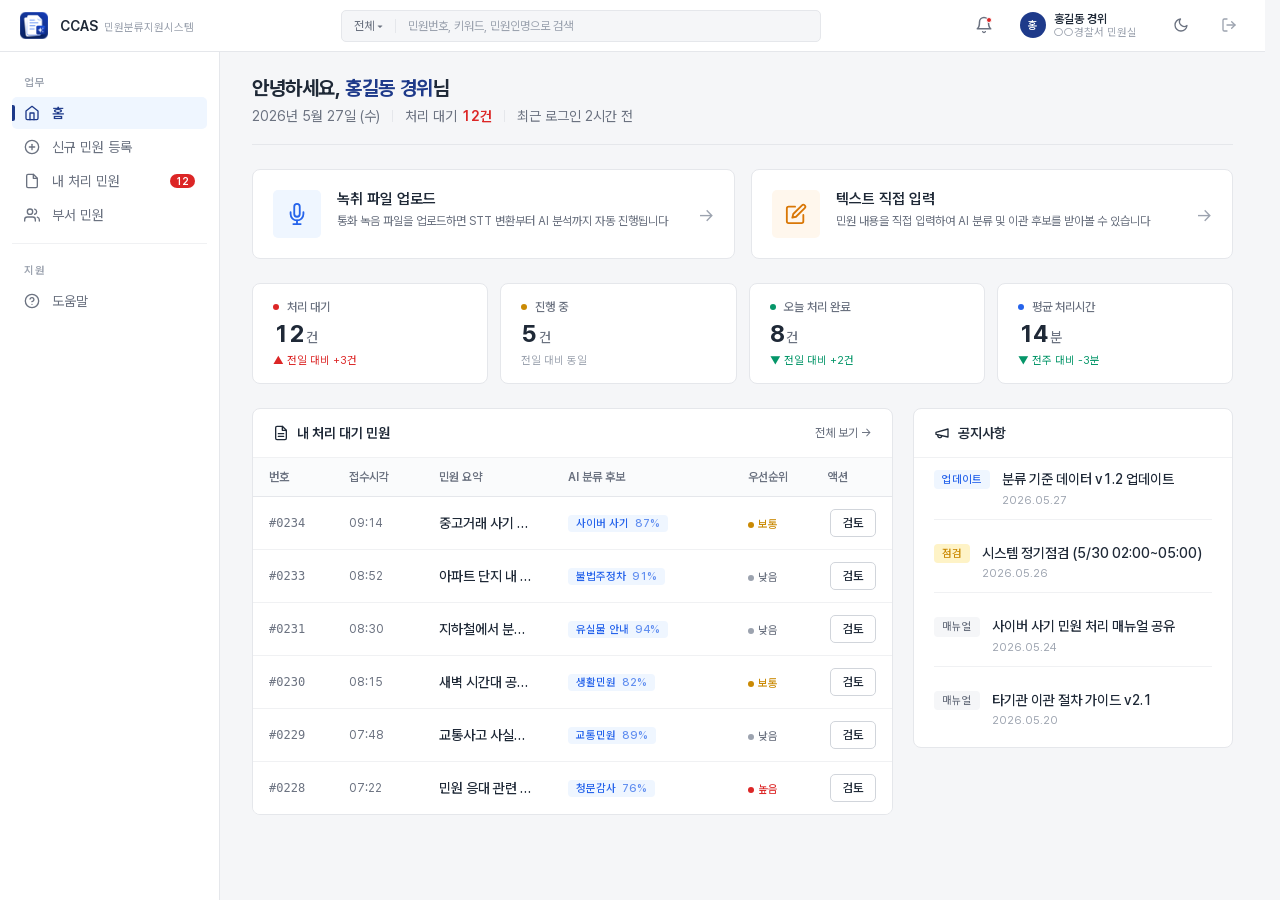
==== commit 6ec9d5c6: "feat: add mobile bottom navigation" ====
--- a/index.html
+++ b/index.html
@@ -235,6 +235,46 @@
       font-variant-numeric: tabular-nums;
       margin-left: 2px;
     }
+
+    @media (max-width: 900px) {
+      .content-grid {
+        grid-template-columns: 1fr;
+      }
+
+      .kpi-grid {
+        grid-template-columns: repeat(2, minmax(0, 1fr));
+      }
+    }
+
+    @media (max-width: 640px) {
+      .quick-actions {
+        grid-template-columns: 1fr;
+        gap: var(--space-3);
+        margin-bottom: var(--space-4);
+      }
+
+      .quick-action {
+        padding: var(--space-4);
+      }
+
+      .quick-action__icon {
+        width: 42px;
+        height: 42px;
+      }
+
+      .kpi-grid {
+        gap: var(--space-2);
+        margin-bottom: var(--space-4);
+      }
+
+      .kpi {
+        padding: var(--space-3);
+      }
+
+      .kpi__value {
+        font-size: var(--fs-2xl);
+      }
+    }
   </style>
 </head>
 <body>
@@ -308,6 +348,10 @@
             <svg width="16" height="16" viewBox="0 0 24 24" fill="none" stroke="currentColor" stroke-width="2" stroke-linecap="round" stroke-linejoin="round"><path d="M17 21v-2a4 4 0 0 0-4-4H5a4 4 0 0 0-4 4v2"/><circle cx="9" cy="7" r="4"/><path d="M23 21v-2a4 4 0 0 0-3-3.87"/><path d="M16 3.13a4 4 0 0 1 0 7.75"/></svg>
           </span>
           부서 민원
+        </a>
+        <a class="sidebar__item sidebar__item--user" aria-label="내 정보">
+          <span class="sidebar__avatar">홍</span>
+          내정보
         </a>
       </nav>
 
--- a/style.css
+++ b/style.css
@@ -435,6 +435,23 @@
   position: relative;
 }
 
+.sidebar__item--user {
+  display: none;
+}
+
+.sidebar__avatar {
+  width: 22px;
+  height: 22px;
+  border-radius: 50%;
+  background: var(--color-primary);
+  color: white;
+  font-size: var(--fs-xs);
+  font-weight: var(--fw-semibold);
+  display: flex;
+  align-items: center;
+  justify-content: center;
+}
+
 .sidebar__item:hover {
   background: var(--color-bg);
   color: var(--color-text-primary);
@@ -860,3 +877,242 @@
 .mb-2 { margin-bottom: var(--space-2); }
 .mb-4 { margin-bottom: var(--space-4); }
 .mb-6 { margin-bottom: var(--space-6); }
+
+/* ===========================================
+   Responsive Layout
+   =========================================== */
+@media (max-width: 900px) {
+  .app {
+    display: block;
+    min-height: 100vh;
+  }
+
+  .topbar {
+    position: sticky;
+    top: 0;
+    flex-wrap: wrap;
+    gap: var(--space-3);
+    padding: var(--space-3) var(--space-4);
+  }
+
+  .topbar__brand {
+    min-width: 0;
+  }
+
+  .topbar__search {
+    order: 3;
+    width: 100%;
+    max-width: none;
+    flex-basis: 100%;
+    margin: 0;
+  }
+
+  .topbar__right {
+    gap: var(--space-2);
+  }
+
+  .sidebar {
+    display: flex;
+    gap: var(--space-2);
+    padding: var(--space-2) var(--space-4);
+    border-right: none;
+    border-bottom: 1px solid var(--color-border);
+    overflow-x: auto;
+    overflow-y: hidden;
+    scrollbar-width: none;
+  }
+
+  .sidebar::-webkit-scrollbar {
+    display: none;
+  }
+
+  .sidebar__section-title,
+  .sidebar__divider {
+    display: none;
+  }
+
+  .sidebar__menu {
+    flex-direction: row;
+    gap: var(--space-2);
+    flex-shrink: 0;
+  }
+
+  .sidebar__item {
+    min-height: 36px;
+    white-space: nowrap;
+  }
+
+  .sidebar__item.is-active::before {
+    left: var(--space-3);
+    right: var(--space-3);
+    top: auto;
+    bottom: 0;
+    width: auto;
+    height: 2px;
+    border-radius: 2px 2px 0 0;
+  }
+
+  .main {
+    overflow: visible;
+    padding: var(--space-5) var(--space-4);
+  }
+
+  .main__header,
+  .page-header {
+    align-items: flex-start;
+    gap: var(--space-4);
+  }
+
+  .main__meta {
+    flex-wrap: wrap;
+    row-gap: var(--space-2);
+  }
+
+  .card {
+    overflow-x: auto;
+  }
+
+  .table {
+    min-width: 760px;
+  }
+
+  .stepper {
+    overflow-x: auto;
+    scrollbar-width: none;
+  }
+
+  .stepper::-webkit-scrollbar {
+    display: none;
+  }
+
+  .stepper__step,
+  .stepper__arrow {
+    flex-shrink: 0;
+  }
+}
+
+@media (max-width: 640px) {
+  :root {
+    --topbar-height: auto;
+  }
+
+  .topbar {
+    padding: var(--space-3);
+  }
+
+  .topbar__logo {
+    width: 26px;
+    height: 26px;
+  }
+
+  .topbar__subtitle,
+  .topbar__user,
+  .topbar__logout {
+    display: none;
+  }
+
+  .topbar__search {
+    height: 36px;
+  }
+
+  .topbar__search-scope {
+    display: none;
+  }
+
+  .main {
+    padding: var(--space-4) var(--space-3) calc(84px + env(safe-area-inset-bottom));
+  }
+
+  .sidebar {
+    position: fixed;
+    left: 0;
+    right: 0;
+    bottom: 0;
+    z-index: 20;
+    display: block;
+    padding: 6px 8px calc(6px + env(safe-area-inset-bottom));
+    background: var(--color-surface);
+    border-top: 1px solid var(--color-border);
+    border-bottom: none;
+    box-shadow: 0 -4px 16px rgba(15, 23, 42, 0.08);
+    overflow: visible;
+  }
+
+  .sidebar__menu {
+    display: none;
+  }
+
+  .sidebar__menu:first-of-type {
+    display: grid;
+    grid-template-columns: repeat(5, minmax(0, 1fr));
+    gap: 4px;
+  }
+
+  .sidebar__item,
+  .sidebar__item--user {
+    display: flex;
+    flex-direction: column;
+    justify-content: center;
+    gap: 4px;
+    min-height: 54px;
+    padding: 6px 4px;
+    font-size: 11px;
+    line-height: 1.2;
+    text-align: center;
+    white-space: normal;
+  }
+
+  .sidebar__item.is-active::before {
+    display: none;
+  }
+
+  .sidebar__item.is-active {
+    box-shadow: inset 0 -2px 0 var(--color-primary);
+  }
+
+  .sidebar__badge {
+    position: absolute;
+    top: 5px;
+    right: 10px;
+    margin-left: 0;
+  }
+
+  .sidebar__avatar {
+    width: 22px;
+    height: 22px;
+    font-size: 11px;
+  }
+
+  .main__header,
+  .page-header {
+    flex-direction: column;
+  }
+
+  .page-header__left {
+    width: 100%;
+    flex-wrap: wrap;
+  }
+
+  .page-header__actions {
+    width: 100%;
+    overflow-x: auto;
+    padding-bottom: 2px;
+  }
+
+  .main__greeting {
+    font-size: var(--fs-xl);
+  }
+
+  .card__header {
+    align-items: flex-start;
+    gap: var(--space-3);
+  }
+
+  .card__body {
+    padding: var(--space-4);
+  }
+
+  .btn {
+    min-width: 0;
+  }
+}
